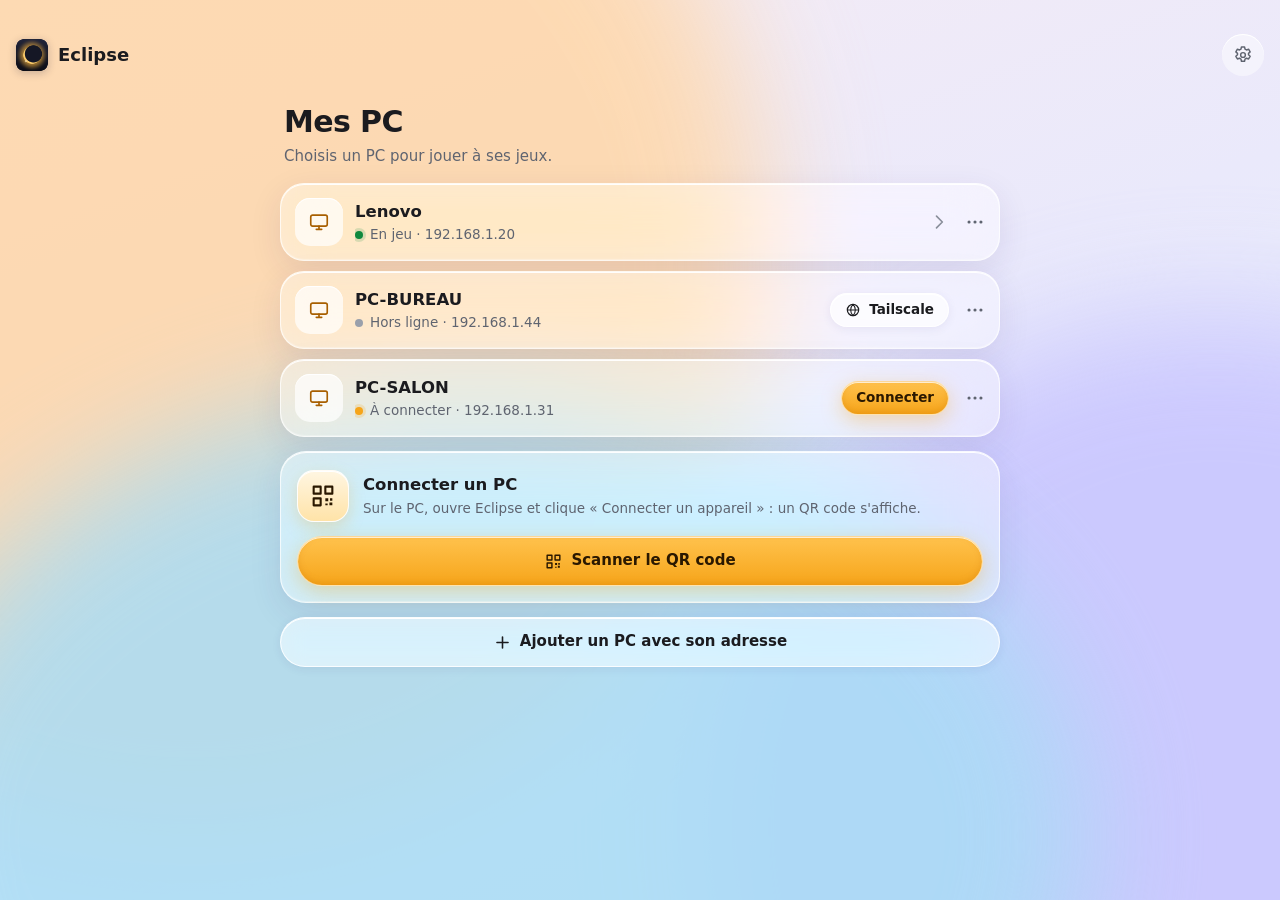
==== eclipse/assets/eclipse/index.html @ 2e2aee40 "Eclipse 2.1 : jouer hors de chez toi avec Tailscale - Le QR code du PC donne aussi son adresse Tails" ====
<!doctype html>
<html lang="fr">
<head>
<meta charset="utf-8">
<meta name="viewport" content="width=device-width, initial-scale=1, maximum-scale=1, viewport-fit=cover">
<title>Eclipse</title>
<link rel="stylesheet" href="app.css">
</head>
<body>
<div class="backdrop" aria-hidden="true"><i></i><i></i><i></i></div>

<svg width="0" height="0" style="position:absolute" aria-hidden="true">
  <symbol id="i-desktop" viewBox="0 0 24 24"><rect x="3" y="4.5" width="18" height="12" rx="2" fill="none" stroke="currentColor" stroke-width="1.8"/><path d="M9 20h6M12 16.5V20" stroke="currentColor" stroke-width="1.8" stroke-linecap="round"/></symbol>
  <symbol id="i-game" viewBox="0 0 24 24"><path d="M7.5 8h9a4.5 4.5 0 0 1 4.4 5.5l-.8 3.4a2.2 2.2 0 0 1-3.8.9L14.6 16H9.4l-1.7 1.8a2.2 2.2 0 0 1-3.8-.9l-.8-3.4A4.5 4.5 0 0 1 7.5 8Z" fill="none" stroke="currentColor" stroke-width="1.8" stroke-linejoin="round"/><path d="M8 11v3M6.5 12.5h3" stroke="currentColor" stroke-width="1.8" stroke-linecap="round"/><circle cx="15.5" cy="11.5" r="1" fill="currentColor"/><circle cx="17" cy="13.5" r="1" fill="currentColor"/></symbol>
  <symbol id="i-plus" viewBox="0 0 24 24"><path d="M12 5v14M5 12h14" stroke="currentColor" stroke-width="2" stroke-linecap="round"/></symbol>
  <symbol id="i-x" viewBox="0 0 24 24"><path d="M6.5 6.5l11 11M17.5 6.5l-11 11" stroke="currentColor" stroke-width="2" stroke-linecap="round"/></symbol>
  <symbol id="i-check" viewBox="0 0 24 24"><path d="M5 12.5l4.5 4.5L19 7.5" fill="none" stroke="currentColor" stroke-width="2.4" stroke-linecap="round" stroke-linejoin="round"/></symbol>
  <symbol id="i-gear" viewBox="0 0 24 24"><path d="M10.3 3.2h3.4l.5 2.4 1.6.9 2.3-.8 1.7 2.9-1.8 1.6v1.6l1.8 1.6-1.7 2.9-2.3-.8-1.6.9-.5 2.4h-3.4l-.5-2.4-1.6-.9-2.3.8-1.7-2.9 1.8-1.6v-1.6L4.2 8.6l1.7-2.9 2.3.8 1.6-.9z" fill="none" stroke="currentColor" stroke-width="1.6" stroke-linejoin="round"/><circle cx="12" cy="12" r="2.6" fill="none" stroke="currentColor" stroke-width="1.6"/></symbol>
  <symbol id="i-back" viewBox="0 0 24 24"><path d="M15 5l-7 7 7 7" fill="none" stroke="currentColor" stroke-width="2.2" stroke-linecap="round" stroke-linejoin="round"/></symbol>
  <symbol id="i-chev" viewBox="0 0 24 24"><path d="M9 5l7 7-7 7" fill="none" stroke="currentColor" stroke-width="2" stroke-linecap="round" stroke-linejoin="round"/></symbol>
  <symbol id="i-more" viewBox="0 0 24 24"><circle cx="5.5" cy="12" r="1.7" fill="currentColor"/><circle cx="12" cy="12" r="1.7" fill="currentColor"/><circle cx="18.5" cy="12" r="1.7" fill="currentColor"/></symbol>
  <symbol id="i-play" viewBox="0 0 24 24"><path d="M8 5.5v13l10.5-6.5z" fill="currentColor" stroke="currentColor" stroke-width="1.4" stroke-linejoin="round"/></symbol>
  <symbol id="i-power" viewBox="0 0 24 24"><path d="M12 3.5v8" stroke="currentColor" stroke-width="2" stroke-linecap="round"/><path d="M7.2 6.6a7.5 7.5 0 1 0 9.6 0" fill="none" stroke="currentColor" stroke-width="2" stroke-linecap="round"/></symbol>
  <symbol id="i-wifi" viewBox="0 0 24 24"><path d="M3.5 9.5a12 12 0 0 1 17 0M6.5 12.7a7.5 7.5 0 0 1 11 0M9.5 15.8a3.2 3.2 0 0 1 5 0" fill="none" stroke="currentColor" stroke-width="1.8" stroke-linecap="round"/><circle cx="12" cy="19" r="1.3" fill="currentColor"/></symbol>
  <symbol id="i-sliders" viewBox="0 0 24 24"><path d="M5 7h9M18 7h1M5 17h3M12 17h7" stroke="currentColor" stroke-width="1.8" stroke-linecap="round"/><circle cx="16" cy="7" r="2" fill="none" stroke="currentColor" stroke-width="1.8"/><circle cx="10" cy="17" r="2" fill="none" stroke="currentColor" stroke-width="1.8"/></symbol>
  <symbol id="i-moon" viewBox="0 0 24 24"><path d="M19.5 14.6A8 8 0 0 1 9.4 4.5a8 8 0 1 0 10.1 10.1Z" fill="none" stroke="currentColor" stroke-width="1.8" stroke-linejoin="round"/></symbol>
  <symbol id="i-trash" viewBox="0 0 24 24"><path d="M5 7h14M10 7V5h4v2M7 7l1 12h8l1-12" fill="none" stroke="currentColor" stroke-width="1.8" stroke-linecap="round" stroke-linejoin="round"/></symbol>
  <symbol id="i-qr" viewBox="0 0 24 24"><path d="M4 4h6v6H4zM14 4h6v6h-6zM4 14h6v6H4z" fill="none" stroke="currentColor" stroke-width="1.8" stroke-linejoin="round"/><path d="M14 14h2.5v2.5H14zM17.5 17.5H20V20h-2.5zM14 18.5h2v1.5h-2zM18 14h2v2h-2z" fill="currentColor"/></symbol>
  <symbol id="i-globe" viewBox="0 0 24 24"><circle cx="12" cy="12" r="8.5" fill="none" stroke="currentColor" stroke-width="1.8"/><path d="M3.5 12h17M12 3.5c2.4 2.4 3.5 5.2 3.5 8.5s-1.1 6.1-3.5 8.5c-2.4-2.4-3.5-5.2-3.5-8.5s1.1-6.1 3.5-8.5Z" fill="none" stroke="currentColor" stroke-width="1.6" stroke-linejoin="round"/></symbol>
  <symbol id="i-stop" viewBox="0 0 24 24"><rect x="6.5" y="6.5" width="11" height="11" rx="2" fill="currentColor"/></symbol>
</svg>

<header class="top">
  <button class="icon-btn" id="back" hidden aria-label="Retour"><svg><use href="#i-back"/></svg></button>
  <div class="brand" id="brand"><div class="mark"></div><span>Eclipse</span></div>
  <div class="title-sm" id="title-sm" hidden></div>
  <button class="icon-btn" id="btn-settings" aria-label="Réglages"><svg><use href="#i-gear"/></svg></button>
</header>

<main class="content">
  <!-- PC list -->
  <section class="view" id="v-pcs">
    <div class="hello">
      <h1>Mes PC</h1>
      <p class="muted">Choisis un PC pour jouer à ses jeux.</p>
    </div>
    <ul class="pcs" id="pcs"></ul>
    <div class="panel searching" id="searching">
      <div class="radar"><svg><use href="#i-wifi"/></svg><i></i><i></i></div>
      <strong>Recherche de tes PC…</strong>
      <span class="muted small">Ton PC doit être allumé, sur le même Wi-Fi, avec Eclipse ouvert.</span>
    </div>
    <div class="panel connect" id="connect">
      <div class="qr-badge"><svg><use href="#i-qr"/></svg></div>
      <div class="txt"><strong>Connecter un PC</strong><span class="wrap">Sur le PC, ouvre Eclipse et clique « Connecter un appareil » : un QR code s'affiche.</span></div>
      <button class="btn primary wide" id="btn-scan"><svg><use href="#i-qr"/></svg>Scanner le QR code</button>
    </div>
    <button class="btn wide" id="btn-add"><svg><use href="#i-plus"/></svg>Ajouter un PC avec son adresse</button>
  </section>

  <!-- Games of one PC -->
  <section class="view" id="v-games" hidden>
    <div class="pc-hero panel">
      <div class="tile big"><svg><use href="#i-desktop"/></svg></div>
      <div class="txt">
        <strong id="g-name">PC</strong>
        <span id="g-status"><i class="dot"></i>En ligne</span>
      </div>
    </div>
    <div class="panel running" id="g-running" hidden>
      <div class="txt"><span class="small muted">En cours sur ce PC</span><strong id="g-running-name"></strong></div>
      <div class="row">
        <button class="btn" id="g-quit"><svg><use href="#i-stop"/></svg>Quitter</button>
        <button class="btn primary" id="g-resume"><svg><use href="#i-play"/></svg>Reprendre</button>
      </div>
    </div>
    <div class="games" id="games"></div>
  </section>
</main>

<!-- Pairing -->
<div class="sheet" id="s-pair" hidden>
  <div class="panel card">
    <div class="grab"></div>
    <div class="pstep" id="p-wait">
      <h2>Connexion à <span id="p-name"></span></h2>
      <p class="muted">Sur <b id="p-name2"></b>, ouvre Eclipse, clique <b>Connecter un appareil</b>, puis tape ce code quand il est demandé :</p>
      <div class="pin-show" id="p-code"></div>
      <p class="small status-line"><span class="spin"></span>En attente du PC…</p>
      <button class="btn wide" data-close="s-pair">Annuler</button>
    </div>
    <div class="pstep" id="p-done" hidden>
      <div class="ok"><svg><use href="#i-check"/></svg></div>
      <h2>C'est connecté !</h2>
      <p class="muted">Tu peux jouer aux jeux de <b id="p-name3"></b>.</p>
    </div>
    <div class="pstep" id="p-fail" hidden>
      <h2>Ça n'a pas marché</h2>
      <p class="err" id="p-err"></p>
      <div class="row center"><button class="btn" data-close="s-pair">Fermer</button><button class="btn primary" id="p-retry">Réessayer</button></div>
    </div>
  </div>
</div>

<!-- Connecting a PC found on the Wi-Fi -->
<div class="sheet" id="s-connect" hidden>
  <div class="panel card">
    <div class="grab"></div>
    <div class="pstep">
      <div class="qr-badge big"><svg><use href="#i-qr"/></svg></div>
      <h2>Connecter <span id="c-name"></span></h2>
      <p class="muted">Sur <b id="c-name2"></b>, ouvre Eclipse et clique <b>Connecter un appareil</b> : un QR code s'affiche. Scanne-le.</p>
      <button class="btn primary wide" id="c-scan"><svg><use href="#i-qr"/></svg>Scanner le QR code</button>
      <button class="link" id="c-code">Pas de QR code sur le PC ? Utiliser un code à 4 chiffres</button>
    </div>
  </div>
</div>

<!-- QR code pairing -->
<div class="sheet" id="s-qr" hidden>
  <div class="panel card">
    <div class="grab"></div>
    <div class="pstep" id="q-busy">
      <div class="radar"><svg><use href="#i-desktop"/></svg><i></i><i></i></div>
      <h2 id="q-title">Connexion…</h2>
      <p class="muted" id="q-text"></p>
      <p class="small hint" id="q-hint" hidden>Vérifie que la fenêtre <b>Connecter un appareil</b> est toujours ouverte sur le PC. Sinon, rouvre-la et rescanne le code.</p>
      <button class="btn wide" id="q-cancel">Annuler</button>
    </div>
    <div class="pstep" id="q-done" hidden>
      <div class="ok"><svg><use href="#i-check"/></svg></div>
      <h2>C'est connecté !</h2>
      <p class="muted">Tu peux jouer aux jeux de <b id="q-name"></b>.</p>
      <div class="remote-hint" id="q-remote" hidden>
        <div class="row"><svg><use href="#i-globe"/></svg><strong>Pour jouer hors de chez toi</strong></div>
        <p>Installe <b>Tailscale</b> (gratuit) et connecte-toi avec <b class="q-account">le même compte que sur le PC</b>.</p>
        <button class="btn primary wide" id="q-ts">Installer Tailscale</button>
        <button class="btn wide" id="q-later">Plus tard</button>
      </div>
    </div>
    <div class="pstep" id="q-fail" hidden>
      <h2>Ça n'a pas marché</h2>
      <p class="err" id="q-err"></p>
      <div class="row center"><button class="btn" data-close="s-qr">Fermer</button><button class="btn primary" id="q-retry"><svg><use href="#i-qr"/></svg>Rescanner</button></div>
    </div>
  </div>
</div>

<!-- Playing away from home (Tailscale) -->
<div class="sheet" id="s-remote" hidden>
  <div class="panel card">
    <div class="grab"></div>
    <div class="pstep">
      <div class="qr-badge big"><svg><use href="#i-globe"/></svg></div>
      <h2>Jouer hors de chez toi</h2>
      <p class="muted" id="r-text"></p>
      <ol class="r-steps" id="r-steps"></ol>
      <button class="btn primary wide" id="r-go">Ouvrir Tailscale</button>
      <p class="small muted" id="r-foot"></p>
    </div>
  </div>
</div>

<!-- Add a PC by address -->
<div class="sheet" id="s-add" hidden>
  <div class="panel card">
    <div class="grab"></div>
    <h2>Ajouter un PC</h2>
    <p class="muted">Entre l'adresse affichée dans Eclipse sur ton PC (accueil, sous son nom).</p>
    <input type="text" id="a-addr" placeholder="ex. 192.168.1.20" inputmode="decimal" autocomplete="off" spellcheck="false">
    <p class="err" id="a-err"></p>
    <button class="btn primary wide" id="a-go">Ajouter</button>
  </div>
</div>

<!-- PC options -->
<div class="sheet" id="s-pc" hidden>
  <div class="panel card">
    <div class="grab"></div>
    <h2 id="m-name">PC</h2>
    <p class="muted small" id="m-addr"></p>
    <div class="menu">
      <button class="menu-row" id="m-wake"><svg><use href="#i-power"/></svg>Allumer ce PC à distance</button>
      <button class="menu-row" id="m-pair"><svg><use href="#i-wifi"/></svg>Connecter ce PC</button>
      <button class="menu-row danger" id="m-remove"><svg><use href="#i-trash"/></svg>Retirer ce PC</button>
    </div>
  </div>
</div>

<!-- Settings -->
<div class="sheet" id="s-settings" hidden>
  <div class="panel card">
    <div class="grab"></div>
    <h2>Réglages</h2>
    <div class="menu">
      <button class="menu-row" id="set-stream"><svg><use href="#i-sliders"/></svg><span>Qualité et réglages du streaming<small>Résolution, images par seconde, manettes…</small></span><svg class="chev"><use href="#i-chev"/></svg></button>
      <button class="menu-row" id="set-remote"><svg><use href="#i-globe"/></svg><span>Jouer hors de chez toi<small id="set-remote-sub">Avec Tailscale, même en 4G</small></span><svg class="chev"><use href="#i-chev"/></svg></button>
      <button class="menu-row" id="set-classic"><svg><use href="#i-moon"/></svg><span>Interface Moonlight classique<small>Toutes les options avancées</small></span><svg class="chev"><use href="#i-chev"/></svg></button>
    </div>
    <p class="small muted ver" id="ver"></p>
  </div>
</div>

<div class="toast" id="toast" hidden></div>
<script src="app.js"></script>
</body>
</html>
---- eclipse/assets/eclipse/app.css ----
/* Eclipse for Android — Liquid Glass, same look as Eclipse for PC */

:root {
  --font: "Inter", "Roboto Flex", Roboto, "Segoe UI", system-ui, sans-serif;
  --text: #1b1b1f;
  --muted: #5f6470;
  --faint: #8a8f9b;
  --accent: #f6a51a;
  --accent-hi: #ffc24d;
  --accent-ink: #2a1800;
  --accent-text: #a85f00;
  --ok: #10893e;
  --ok-bg: rgba(16, 137, 62, .1);
  --err: #c42b1c;
  --glass: rgba(255, 255, 255, .46);
  --glass-strong: rgba(255, 255, 255, .7);
  --rim: rgba(255, 255, 255, .72);
  --shadow: inset 0 1px 0 rgba(255, 255, 255, .95), inset 0 -1px 1px rgba(255, 255, 255, .35), 0 10px 32px rgba(54, 44, 110, .10);
  --shadow-pop: inset 0 1px 0 rgba(255, 255, 255, .95), 0 -12px 50px rgba(40, 30, 90, .18);
  --blur: blur(24px) saturate(175%);
  --st: 24px; --sb: 16px; --sl: 0px; --sr: 0px; /* system bars, set by the app */
  color-scheme: light;
}

* { box-sizing: border-box; -webkit-tap-highlight-color: transparent; }
html, body { margin: 0; height: 100%; }
body {
  background: #eef0f7; color: var(--text);
  font: 15px/1.45 var(--font); -webkit-font-smoothing: antialiased;
  user-select: none; -webkit-user-select: none; overflow: hidden;
}
h1, h2 { margin: 0; letter-spacing: -0.02em; }
h1 { font-size: 30px; font-weight: 700; }
h2 { font-size: 21px; font-weight: 650; }
p { margin: 0; }
.muted { color: var(--muted); }
.small { font-size: 13px; }
.err { color: var(--err); font-size: 14px; min-height: 1.3em; }
[hidden] { display: none !important; }
svg { width: 22px; height: 22px; flex: none; }

/* backdrop the glass sits on */
.backdrop { position: fixed; inset: 0; z-index: -1; overflow: hidden; background: linear-gradient(160deg, #f7ecf3 0%, #eae9fb 45%, #e3f1fb 100%); }
.backdrop i { position: absolute; border-radius: 50%; filter: blur(60px); opacity: .85; }
.backdrop i:nth-child(1) { width: 90vw; height: 90vw; left: -30vw; top: -25vw; background: #ffd7a8; }
.backdrop i:nth-child(2) { width: 80vw; height: 80vw; right: -35vw; top: 35vh; background: #c7c3ff; }
.backdrop i:nth-child(3) { width: 95vw; height: 70vw; left: -10vw; bottom: -30vw; background: #a9dcf5; }

.panel { background: var(--glass); border: 1px solid var(--rim); border-radius: 26px; box-shadow: var(--shadow);
  -webkit-backdrop-filter: var(--blur); backdrop-filter: var(--blur); }

/* buttons */
.btn { display: inline-flex; align-items: center; justify-content: center; gap: 8px; height: 44px; padding: 0 18px;
  border-radius: 999px; font: inherit; font-weight: 650; font-size: 15px; color: var(--text); white-space: nowrap;
  background: rgba(255, 255, 255, .58); border: 1px solid rgba(255, 255, 255, .85);
  box-shadow: inset 0 1px 0 #fff, 0 2px 10px rgba(50, 40, 110, .08);
  -webkit-backdrop-filter: blur(12px) saturate(160%); backdrop-filter: blur(12px) saturate(160%);
  transition: transform .1s, filter .15s; }
.btn svg { width: 19px; height: 19px; }
.btn:active { transform: scale(.97); }
.btn:disabled { opacity: .55; }
.btn.primary { background: linear-gradient(180deg, var(--accent-hi), var(--accent)); color: var(--accent-ink); border-color: rgba(255, 255, 255, .55);
  box-shadow: inset 0 1px 0 rgba(255, 255, 255, .75), inset 0 -2px 6px rgba(200, 110, 0, .25), 0 6px 20px rgba(246, 165, 26, .35); }
.btn.wide { width: 100%; height: 50px; }
.btn.pill-sm { height: 34px; padding: 0 14px; font-size: 13.5px; }
.icon-btn { width: 42px; height: 42px; display: grid; place-items: center; border: 0; border-radius: 999px; color: var(--muted);
  background: rgba(255, 255, 255, .45); box-shadow: inset 0 1px 0 #fff; }
.icon-btn:active { background: #fff; }
.row { display: flex; gap: 8px; align-items: center; }
.row.center { justify-content: center; }

.spin { display: inline-block; width: 15px; height: 15px; border-radius: 50%; border: 2px solid rgba(246, 165, 26, .3);
  border-top-color: var(--accent); animation: spin .9s linear infinite; vertical-align: -2px; margin-right: 8px; }
@keyframes spin { to { transform: rotate(360deg); } }

/* header */
.top { position: fixed; z-index: 5; top: 0; left: 0; right: 0; display: flex; align-items: center; gap: 10px;
  padding: calc(var(--st) + 10px) calc(var(--sr) + 16px) 10px calc(var(--sl) + 16px); }
.brand { display: flex; align-items: center; gap: 10px; font-weight: 700; font-size: 18px; flex: 1; }
.title-sm { flex: 1; font-weight: 650; font-size: 17px; white-space: nowrap; overflow: hidden; text-overflow: ellipsis; }
.mark { width: 32px; height: 32px; border-radius: 22%; background: url(logo.png) center / 109% no-repeat; box-shadow: 0 2px 8px rgba(20, 20, 50, .22); }

.content { position: absolute; inset: 0; overflow-y: auto; -webkit-overflow-scrolling: touch;
  padding: calc(var(--st) + 72px) calc(var(--sr) + 16px) calc(var(--sb) + 28px) calc(var(--sl) + 16px); }
.view { max-width: 720px; margin: 0 auto; display: grid; grid-template-columns: minmax(0, 1fr); gap: 14px; animation: fadein .25s ease-out; }
.view > * { min-width: 0; }
@keyframes fadein { from { opacity: 0; transform: translateY(6px); } }
.hello { padding: 4px 4px 2px; display: grid; gap: 2px; }

/* PC list */
.pcs { list-style: none; margin: 0; padding: 0; display: grid; grid-template-columns: minmax(0, 1fr); gap: 10px; }
.pc { min-width: 0; display: flex; align-items: center; gap: 12px; padding: 14px 6px 14px 14px; border-radius: 24px;
  background: var(--glass); border: 1px solid var(--rim); box-shadow: var(--shadow);
  -webkit-backdrop-filter: var(--blur); backdrop-filter: var(--blur); transition: transform .12s; }
.pc:active { transform: scale(.985); }
.tile { width: 48px; height: 48px; border-radius: 15px; display: grid; place-items: center; flex: none;
  background: rgba(255, 255, 255, .7); box-shadow: inset 0 1px 0 #fff; color: var(--accent-text); }
.tile.big { width: 56px; height: 56px; border-radius: 18px; }
.txt { flex: 1; min-width: 0; display: flex; flex-direction: column; gap: 2px; }
.txt strong { font-size: 16.5px; font-weight: 650; white-space: nowrap; overflow: hidden; text-overflow: ellipsis; }
.txt span { color: var(--muted); font-size: 13.5px; display: flex; align-items: center; gap: 7px; white-space: nowrap; overflow: hidden; text-overflow: ellipsis; }
.dot { width: 8px; height: 8px; border-radius: 50%; background: var(--ok); box-shadow: 0 0 0 3px rgba(16, 137, 62, .16); flex: none; }
.dot.off { background: #9aa0ab; box-shadow: none; }
.dot.wait { background: var(--accent); box-shadow: 0 0 0 3px rgba(246, 165, 26, .2); animation: pulse 1s ease-in-out infinite; }
@keyframes pulse { 50% { opacity: .35; } }
.pc .chev { color: var(--faint); width: 20px; height: 20px; }
.pc .icon-btn { background: transparent; box-shadow: none; width: 36px; height: 36px; margin-left: -4px; }
.pc .btn.pill-sm { flex: none; }

.searching { padding: 26px 20px; display: flex; flex-direction: column; align-items: center; text-align: center; gap: 6px; }
.radar { position: relative; width: 70px; height: 70px; display: grid; place-items: center; color: var(--accent-text); margin-bottom: 4px; }
.radar svg { width: 30px; height: 30px; position: relative; z-index: 1; }
.radar i { position: absolute; inset: 0; border-radius: 50%; border: 2px solid var(--accent); opacity: 0; animation: ping 2.2s ease-out infinite; }
.radar i + i { animation-delay: 1.1s; }
@keyframes ping { 0% { transform: scale(.4); opacity: .7; } 100% { transform: scale(1.15); opacity: 0; } }

/* connect a PC with the QR code */
.connect { padding: 18px 16px 16px; display: grid; grid-template-columns: auto minmax(0, 1fr); gap: 14px; align-items: center; }
.connect .btn { grid-column: 1 / -1; }
.qr-badge { width: 52px; height: 52px; border-radius: 17px; display: grid; place-items: center; flex: none; color: var(--accent-ink);
  background: linear-gradient(180deg, #fff6e2, #ffe3a8); border: 1px solid rgba(255, 255, 255, .9); box-shadow: inset 0 1px 0 #fff, 0 6px 16px rgba(246, 165, 26, .25); }
.qr-badge svg { width: 28px; height: 28px; }
.qr-badge.big { width: 72px; height: 72px; border-radius: 24px; margin-top: 4px; }
.qr-badge.big svg { width: 38px; height: 38px; }
.txt .wrap { white-space: normal; display: block; line-height: 1.4; }
.link { border: 0; background: none; font: inherit; font-weight: 600; font-size: 14px; color: var(--accent-text); padding: 10px; border-radius: 12px; }
.link:active { background: rgba(255, 255, 255, .7); }
#q-err { white-space: pre-line; }
.hint { color: var(--accent-text); background: rgba(246, 165, 26, .12); padding: 10px 14px; border-radius: 14px; line-height: 1.4; }
.pstep .radar svg { width: 30px; height: 30px; }

/* playing away from home */
.remote-hint { width: 100%; display: grid; gap: 10px; margin-top: 6px; padding: 14px; border-radius: 20px; text-align: left;
  background: rgba(255, 255, 255, .6); border: 1px solid rgba(255, 255, 255, .9); }
.remote-hint .row { gap: 10px; color: var(--accent-text); }
.remote-hint p { color: var(--muted); font-size: 14px; }
.r-steps { margin: 0; padding-left: 22px; text-align: left; display: grid; gap: 6px; color: var(--text); font-size: 15px; align-self: stretch; }
.r-steps:empty { display: none; }
.r-steps b { color: var(--accent-text); }
.btn.pill-sm svg { width: 16px; height: 16px; }

/* games */
.pc-hero { display: flex; align-items: center; gap: 14px; padding: 16px; }
.pc-hero .txt strong { font-size: 20px; }
.running { padding: 14px 16px 16px; display: flex; flex-direction: column; gap: 12px; border-color: rgba(246, 165, 26, .55); }
.running .txt strong { font-size: 17px; }
.running .row .btn { flex: 1; }
.games { display: grid; grid-template-columns: repeat(auto-fill, minmax(140px, 1fr)); gap: 14px; }
.game { display: flex; flex-direction: column; gap: 8px; border: 0; padding: 0; background: none; font: inherit; color: var(--text); text-align: left; }
.game .art { position: relative; aspect-ratio: 3 / 4; border-radius: 20px; overflow: hidden; display: grid; place-items: center;
  background: linear-gradient(160deg, rgba(255, 255, 255, .75), rgba(255, 255, 255, .35)); border: 1px solid var(--rim); box-shadow: var(--shadow);
  color: var(--accent-text); transition: transform .12s; }
.game .art img { position: absolute; inset: 0; width: 100%; height: 100%; object-fit: cover; }
.game .art svg { width: 40px; height: 40px; opacity: .8; }
.game .art .badge { position: absolute; left: 8px; top: 8px; font-size: 11.5px; font-weight: 700; padding: 3px 9px; border-radius: 99px;
  background: var(--accent); color: var(--accent-ink); box-shadow: 0 2px 8px rgba(246, 165, 26, .4); }
.game:active .art { transform: scale(.97); }
.game .name { font-weight: 600; font-size: 14px; padding: 0 4px; line-height: 1.25; display: -webkit-box; -webkit-line-clamp: 2; -webkit-box-orient: vertical; overflow: hidden; }
.games .note { grid-column: 1 / -1; text-align: center; color: var(--muted); padding: 30px 10px; }

/* bottom sheets */
.sheet { position: fixed; inset: 0; z-index: 20; display: flex; align-items: flex-end; justify-content: center;
  background: rgba(240, 238, 250, .35); -webkit-backdrop-filter: blur(6px); backdrop-filter: blur(6px); animation: fade .18s; }
@keyframes fade { from { opacity: 0; } }
.card { width: min(560px, 100%); max-height: 88vh; overflow-y: auto; border-radius: 30px 30px 0 0; border-bottom: 0;
  padding: 10px 22px calc(var(--sb) + 22px); background: var(--glass-strong); box-shadow: var(--shadow-pop);
  display: flex; flex-direction: column; gap: 12px; animation: up .26s cubic-bezier(.2, .9, .3, 1); }
@keyframes up { from { transform: translateY(40px); opacity: .4; } }
.grab { width: 40px; height: 5px; border-radius: 99px; background: rgba(0, 0, 0, .15); margin: 0 auto 6px; }
.pstep { display: flex; flex-direction: column; align-items: center; gap: 12px; text-align: center; }
.pin-show { display: flex; gap: 10px; margin: 8px 0; }
.pin-show span { width: 60px; height: 74px; display: grid; place-items: center; font: 700 36px/1 var(--font); color: var(--accent-ink);
  border-radius: 18px; background: linear-gradient(180deg, #fff6e2, #ffe3a8); border: 1px solid rgba(255, 255, 255, .9);
  box-shadow: inset 0 1px 0 #fff, 0 6px 18px rgba(246, 165, 26, .25); }
.status-line { color: var(--muted); display: flex; align-items: center; }
.ok { width: 72px; height: 72px; border-radius: 50%; background: var(--ok-bg); color: var(--ok); display: grid; place-items: center; animation: pop .3s; }
.ok svg { width: 38px; height: 38px; }
@keyframes pop { from { transform: scale(.6); } }
input[type="text"] { width: 100%; height: 52px; border-radius: 16px; border: 1px solid rgba(0, 0, 0, .1); background: rgba(255, 255, 255, .75);
  color: var(--text); padding: 0 16px; font: inherit; font-size: 17px; outline: none; user-select: text; -webkit-user-select: text; }
input[type="text"]:focus { border-color: var(--accent); box-shadow: 0 0 0 3px rgba(246, 165, 26, .3); }

.menu { display: grid; gap: 6px; margin-top: 4px; }
.menu-row { display: flex; align-items: center; gap: 14px; width: 100%; padding: 14px; border: 0; border-radius: 18px; text-align: left;
  font: inherit; font-weight: 600; font-size: 15.5px; color: var(--text); background: rgba(255, 255, 255, .55); }
.menu-row:active { background: #fff; }
.menu-row > svg:first-child { color: var(--accent-text); }
.menu-row span { flex: 1; display: flex; flex-direction: column; }
.menu-row small { font-weight: 500; font-size: 12.5px; color: var(--muted); }
.menu-row .chev { width: 18px; height: 18px; color: var(--faint); }
.menu-row.danger, .menu-row.danger svg { color: var(--err) !important; }
.ver { text-align: center; color: var(--faint); margin-top: 6px; }

.toast { position: fixed; z-index: 30; left: 50%; bottom: calc(var(--sb) + 22px); transform: translateX(-50%); max-width: calc(100vw - 32px);
  padding: 12px 20px; border-radius: 999px; font-weight: 550; text-align: center; background: rgba(255, 255, 255, .85);
  border: 1px solid var(--rim); box-shadow: 0 10px 30px rgba(40, 30, 90, .18); animation: up .22s;
  -webkit-backdrop-filter: var(--blur); backdrop-filter: var(--blur); }
.toast.bad { color: var(--err); }

@media (prefers-reduced-motion: reduce) {
  *, *::before, *::after { animation-duration: .01ms !important; transition-duration: .01ms !important; }
}
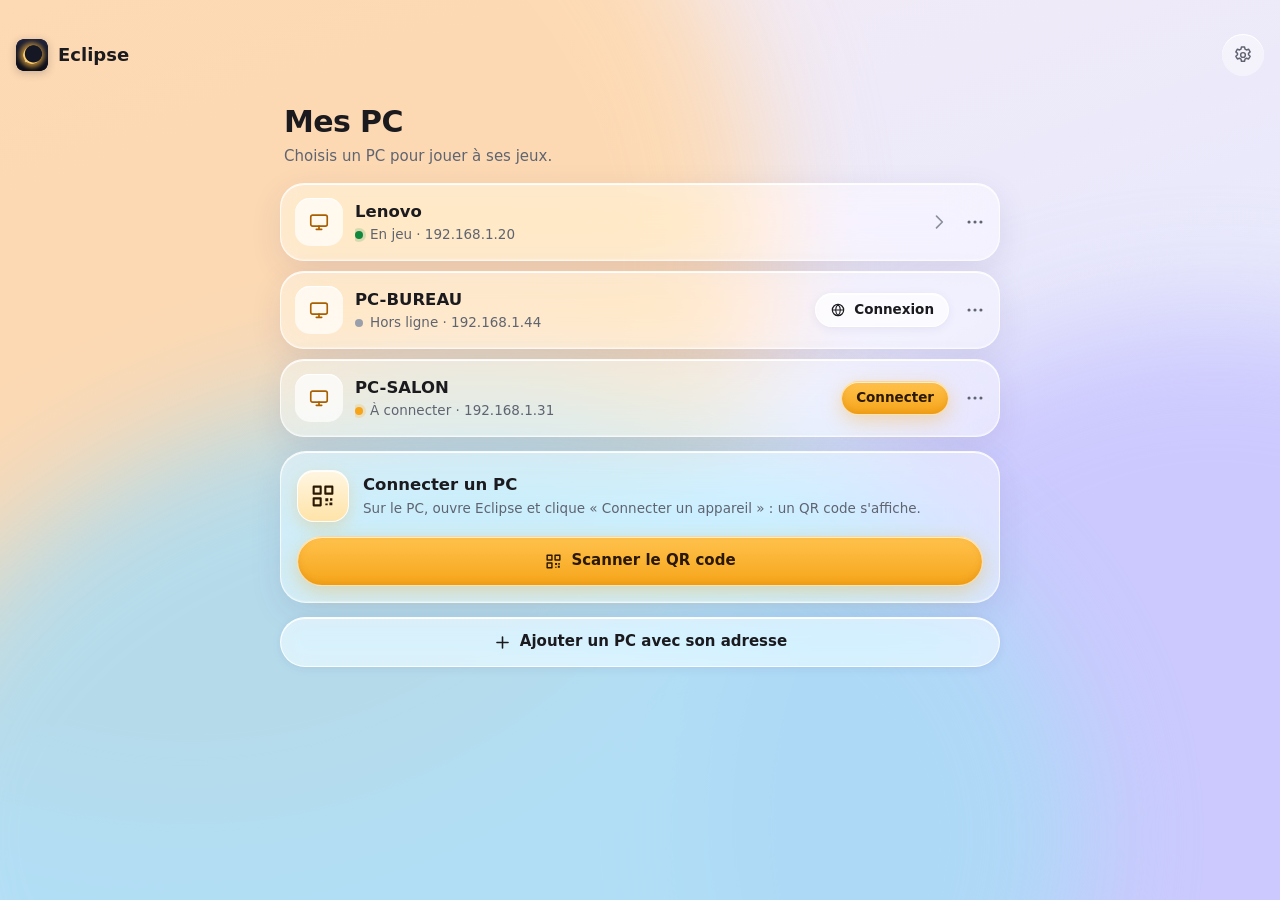
==== commit 86973571: "Eclipse 2.2 : Tailscale intégré (sans l'appli Tailscale) - tunnel/ : bibliothèque Go (tsnet) compilé" ====
--- a/eclipse/assets/eclipse/index.html
+++ b/eclipse/assets/eclipse/index.html
@@ -141,6 +141,7 @@
     <div class="pstep" id="q-fail" hidden>
       <h2>Ça n'a pas marché</h2>
       <p class="err" id="q-err"></p>
+      <button class="btn primary wide" id="q-fix" hidden><svg><use href="#i-globe"/></svg>Ouvrir Tailscale</button>
       <div class="row center"><button class="btn" data-close="s-qr">Fermer</button><button class="btn primary" id="q-retry"><svg><use href="#i-qr"/></svg>Rescanner</button></div>
     </div>
   </div>
@@ -156,6 +157,7 @@
       <p class="muted" id="r-text"></p>
       <ol class="r-steps" id="r-steps"></ol>
       <button class="btn primary wide" id="r-go">Ouvrir Tailscale</button>
+      <button class="link" id="r-out" hidden>Se déconnecter de Tailscale</button>
       <p class="small muted" id="r-foot"></p>
     </div>
   </div>
--- a/eclipse/assets/eclipse/app.css
+++ b/eclipse/assets/eclipse/app.css
@@ -137,6 +137,8 @@
 .r-steps { margin: 0; padding-left: 22px; text-align: left; display: grid; gap: 6px; color: var(--text); font-size: 15px; align-self: stretch; }
 .r-steps:empty { display: none; }
 .r-steps b { color: var(--accent-text); }
+.r-steps .warn { color: var(--err); }
+#r-text .spin { margin-right: 6px; }
 .btn.pill-sm svg { width: 16px; height: 16px; }
 
 /* games */
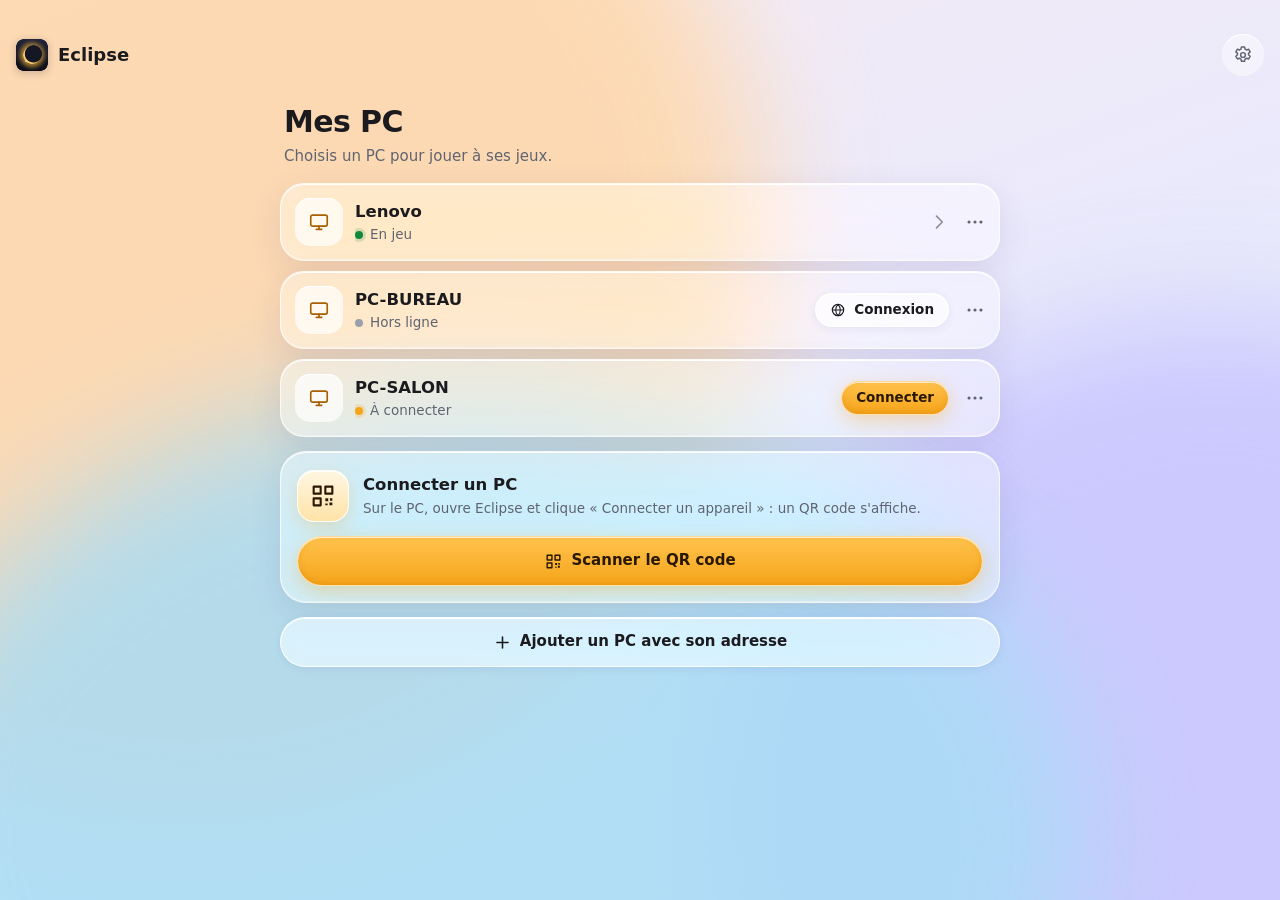
==== commit eb06274c: "2.3.0 : interface (connexion Tailscale automatique, plus d'adresses), test émulateur avec un PC joig" ====
--- a/eclipse/assets/eclipse/index.html
+++ b/eclipse/assets/eclipse/index.html
@@ -22,6 +22,7 @@
   <symbol id="i-play" viewBox="0 0 24 24"><path d="M8 5.5v13l10.5-6.5z" fill="currentColor" stroke="currentColor" stroke-width="1.4" stroke-linejoin="round"/></symbol>
   <symbol id="i-power" viewBox="0 0 24 24"><path d="M12 3.5v8" stroke="currentColor" stroke-width="2" stroke-linecap="round"/><path d="M7.2 6.6a7.5 7.5 0 1 0 9.6 0" fill="none" stroke="currentColor" stroke-width="2" stroke-linecap="round"/></symbol>
   <symbol id="i-wifi" viewBox="0 0 24 24"><path d="M3.5 9.5a12 12 0 0 1 17 0M6.5 12.7a7.5 7.5 0 0 1 11 0M9.5 15.8a3.2 3.2 0 0 1 5 0" fill="none" stroke="currentColor" stroke-width="1.8" stroke-linecap="round"/><circle cx="12" cy="19" r="1.3" fill="currentColor"/></symbol>
+  <symbol id="i-doc" viewBox="0 0 24 24"><path d="M7 3h7l5 5v13H7z" fill="none" stroke="currentColor" stroke-width="1.8" stroke-linejoin="round"/><path d="M14 3v5h5M10 13h6M10 17h6" fill="none" stroke="currentColor" stroke-width="1.8" stroke-linecap="round"/></symbol>
   <symbol id="i-sliders" viewBox="0 0 24 24"><path d="M5 7h9M18 7h1M5 17h3M12 17h7" stroke="currentColor" stroke-width="1.8" stroke-linecap="round"/><circle cx="16" cy="7" r="2" fill="none" stroke="currentColor" stroke-width="1.8"/><circle cx="10" cy="17" r="2" fill="none" stroke="currentColor" stroke-width="1.8"/></symbol>
   <symbol id="i-moon" viewBox="0 0 24 24"><path d="M19.5 14.6A8 8 0 0 1 9.4 4.5a8 8 0 1 0 10.1 10.1Z" fill="none" stroke="currentColor" stroke-width="1.8" stroke-linejoin="round"/></symbol>
   <symbol id="i-trash" viewBox="0 0 24 24"><path d="M5 7h14M10 7V5h4v2M7 7l1 12h8l1-12" fill="none" stroke="currentColor" stroke-width="1.8" stroke-linecap="round" stroke-linejoin="round"/></symbol>
@@ -131,10 +132,13 @@
       <div class="ok"><svg><use href="#i-check"/></svg></div>
       <h2>C'est connecté !</h2>
       <p class="muted">Tu peux jouer aux jeux de <b id="q-name"></b>.</p>
+      <p class="small everywhere" id="q-everywhere" hidden><svg><use href="#i-globe"/></svg>Joignable partout, même en 4G</p>
       <div class="remote-hint" id="q-remote" hidden>
-        <div class="row"><svg><use href="#i-globe"/></svg><strong>Pour jouer hors de chez toi</strong></div>
-        <p>Installe <b>Tailscale</b> (gratuit) et connecte-toi avec <b class="q-account">le même compte que sur le PC</b>.</p>
+        <div class="row"><svg><use href="#i-globe"/></svg><strong id="q-remote-title">Pour jouer partout, même en 4G</strong></div>
+        <p id="q-remote-text">Installe <b>Tailscale</b> (gratuit) et connecte-toi avec <b class="q-account">le même compte que sur le PC</b>.</p>
+        <p class="small muted" id="q-remote-wait" hidden><span class="spin"></span>En attente de la connexion…</p>
         <button class="btn primary wide" id="q-ts">Installer Tailscale</button>
+        <button class="link" id="q-phone" hidden>Me connecter depuis ce téléphone</button>
         <button class="btn wide" id="q-later">Plus tard</button>
       </div>
     </div>
@@ -153,13 +157,24 @@
     <div class="grab"></div>
     <div class="pstep">
       <div class="qr-badge big"><svg><use href="#i-globe"/></svg></div>
-      <h2>Jouer hors de chez toi</h2>
+      <h2>Jouer partout</h2>
       <p class="muted" id="r-text"></p>
       <ol class="r-steps" id="r-steps"></ol>
       <button class="btn primary wide" id="r-go">Ouvrir Tailscale</button>
       <button class="link" id="r-out" hidden>Se déconnecter de Tailscale</button>
       <p class="small muted" id="r-foot"></p>
     </div>
+  </div>
+</div>
+
+<!-- Technical report -->
+<div class="sheet" id="s-diag" hidden>
+  <div class="panel card">
+    <div class="grab"></div>
+    <h2>Rapport technique</h2>
+    <p class="muted small">Si quelque chose ne marche pas, copie ce rapport et envoie-le à la personne qui t'aide.</p>
+    <pre class="diag" id="diag-text">Préparation du rapport…</pre>
+    <button class="btn primary wide" id="d-copy">Copier le rapport</button>
   </div>
 </div>
 
@@ -196,8 +211,9 @@
     <h2>Réglages</h2>
     <div class="menu">
       <button class="menu-row" id="set-stream"><svg><use href="#i-sliders"/></svg><span>Qualité et réglages du streaming<small>Résolution, images par seconde, manettes…</small></span><svg class="chev"><use href="#i-chev"/></svg></button>
-      <button class="menu-row" id="set-remote"><svg><use href="#i-globe"/></svg><span>Jouer hors de chez toi<small id="set-remote-sub">Avec Tailscale, même en 4G</small></span><svg class="chev"><use href="#i-chev"/></svg></button>
+      <button class="menu-row" id="set-remote"><svg><use href="#i-globe"/></svg><span>Jouer partout<small id="set-remote-sub">Avec Tailscale, même en 4G</small></span><svg class="chev"><use href="#i-chev"/></svg></button>
       <button class="menu-row" id="set-classic"><svg><use href="#i-moon"/></svg><span>Interface Moonlight classique<small>Toutes les options avancées</small></span><svg class="chev"><use href="#i-chev"/></svg></button>
+      <button class="menu-row" id="set-diag"><svg><use href="#i-doc"/></svg><span>Rapport technique<small>À envoyer si quelque chose ne marche pas</small></span><svg class="chev"><use href="#i-chev"/></svg></button>
     </div>
     <p class="small muted ver" id="ver"></p>
   </div>
--- a/eclipse/assets/eclipse/app.css
+++ b/eclipse/assets/eclipse/app.css
@@ -202,3 +202,13 @@
 @media (prefers-reduced-motion: reduce) {
   *, *::before, *::after { animation-duration: .01ms !important; transition-duration: .01ms !important; }
 }
+
+/* Technical report */
+.diag { white-space: pre-wrap; word-break: break-word; font: 11.5px/1.45 ui-monospace, "Roboto Mono", monospace; color: var(--muted);
+  background: rgba(255,255,255,.55); border: 1px solid rgba(0,0,0,.06); border-radius: 14px; padding: 10px 12px; margin: 10px 0 14px;
+  max-height: 46vh; overflow: auto; -webkit-user-select: text; user-select: text; }
+
+/* Connected: playable everywhere */
+.everywhere { display: flex; align-items: center; justify-content: center; gap: 6px; color: var(--ok, #1e9e5a); font-weight: 600; margin-top: 8px; }
+.everywhere svg { width: 16px; height: 16px; }
+#q-remote-wait .spin { margin-right: 6px; vertical-align: -3px; }
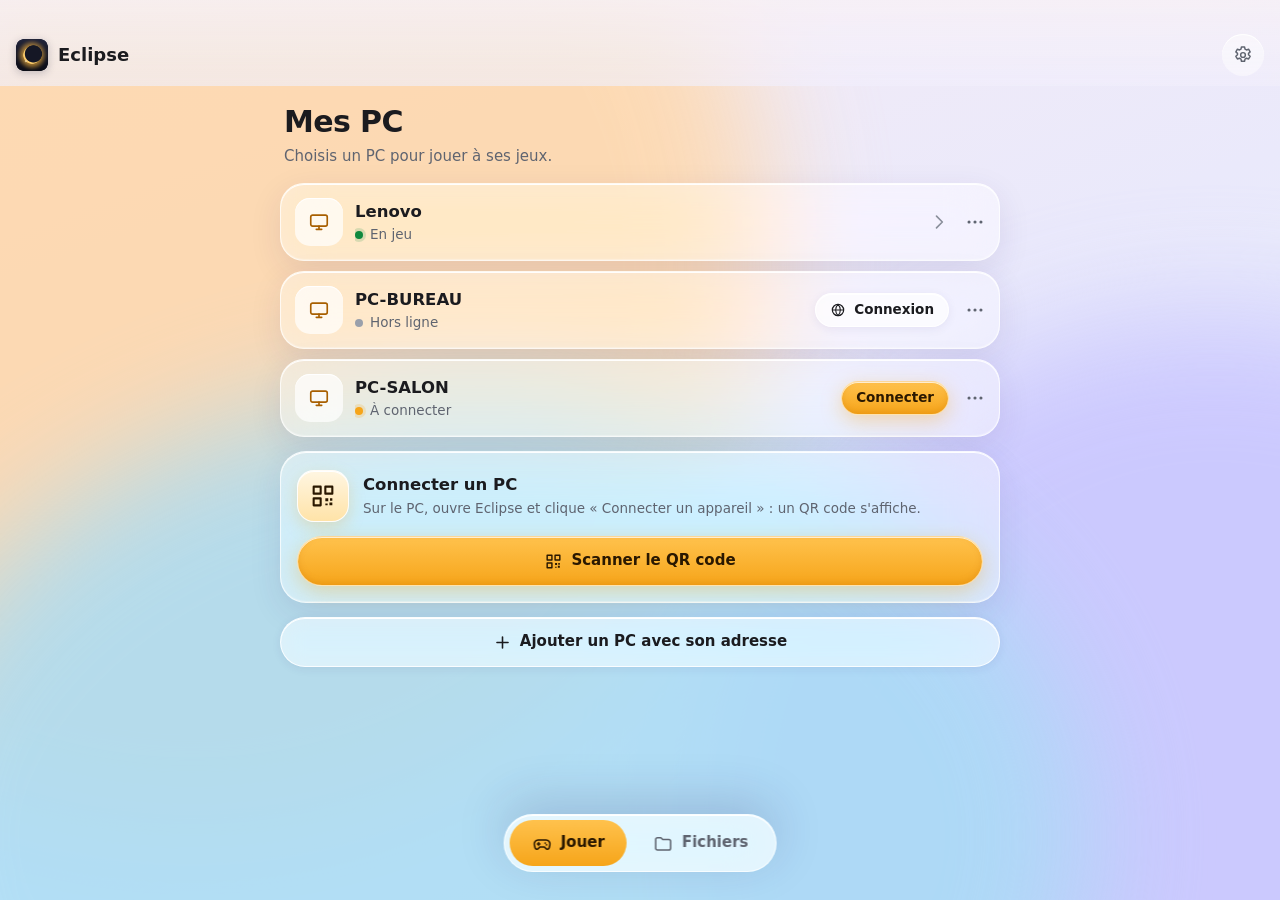
==== commit 10a6d120: "2.4 : partage de fichiers entre le téléphone, le PC et un navigateur - Android : onglet Fichiers (pa" ====
--- a/eclipse/assets/eclipse/index.html
+++ b/eclipse/assets/eclipse/index.html
@@ -4,6 +4,7 @@
 <meta charset="utf-8">
 <meta name="viewport" content="width=device-width, initial-scale=1, maximum-scale=1, viewport-fit=cover">
 <title>Eclipse</title>
+<link rel="stylesheet" href="files.css">
 <link rel="stylesheet" href="app.css">
 </head>
 <body>
@@ -28,6 +29,8 @@
   <symbol id="i-trash" viewBox="0 0 24 24"><path d="M5 7h14M10 7V5h4v2M7 7l1 12h8l1-12" fill="none" stroke="currentColor" stroke-width="1.8" stroke-linecap="round" stroke-linejoin="round"/></symbol>
   <symbol id="i-qr" viewBox="0 0 24 24"><path d="M4 4h6v6H4zM14 4h6v6h-6zM4 14h6v6H4z" fill="none" stroke="currentColor" stroke-width="1.8" stroke-linejoin="round"/><path d="M14 14h2.5v2.5H14zM17.5 17.5H20V20h-2.5zM14 18.5h2v1.5h-2zM18 14h2v2h-2z" fill="currentColor"/></symbol>
   <symbol id="i-globe" viewBox="0 0 24 24"><circle cx="12" cy="12" r="8.5" fill="none" stroke="currentColor" stroke-width="1.8"/><path d="M3.5 12h17M12 3.5c2.4 2.4 3.5 5.2 3.5 8.5s-1.1 6.1-3.5 8.5c-2.4-2.4-3.5-5.2-3.5-8.5s1.1-6.1 3.5-8.5Z" fill="none" stroke="currentColor" stroke-width="1.6" stroke-linejoin="round"/></symbol>
+  <symbol id="i-folder" viewBox="0 0 24 24"><path d="M3.5 7.5a2 2 0 0 1 2-2h4l2 2h7a2 2 0 0 1 2 2v8a2 2 0 0 1-2 2h-13a2 2 0 0 1-2-2z" fill="none" stroke="currentColor" stroke-width="1.8" stroke-linejoin="round"/></symbol>
+  <symbol id="i-share" viewBox="0 0 24 24"><rect x="7" y="3" width="10" height="18" rx="2.5" fill="none" stroke="currentColor" stroke-width="1.8"/><path d="M12 13.5V8M9.5 10.5 12 8l2.5 2.5" fill="none" stroke="currentColor" stroke-width="1.8" stroke-linecap="round" stroke-linejoin="round"/></symbol>
   <symbol id="i-stop" viewBox="0 0 24 24"><rect x="6.5" y="6.5" width="11" height="11" rx="2" fill="currentColor"/></symbol>
 </svg>
 
@@ -76,6 +79,23 @@
       </div>
     </div>
     <div class="games" id="games"></div>
+  </section>
+
+  <!-- Files -->
+  <section class="view" id="v-files" hidden>
+    <div class="hello">
+      <h1>Fichiers</h1>
+      <p class="muted">Les fichiers de tes PC, ici. Envoie-leur des fichiers de ce téléphone.</p>
+    </div>
+    <div class="panel share-card" id="share-card">
+      <div class="share-head">
+        <div class="tile sm"><svg><use href="#i-share"/></svg></div>
+        <div class="txt"><strong>Partager les fichiers de ce téléphone</strong><span id="share-sub">Tes PC pourront les voir et t'en envoyer.</span></div>
+        <label class="switch"><input type="checkbox" id="share-on"><i></i></label>
+      </div>
+      <p class="small muted" id="share-note" hidden></p>
+    </div>
+    <div id="fx-phone"></div>
   </section>
 </main>
 
@@ -219,7 +239,18 @@
   </div>
 </div>
 
+<nav class="btabs" id="btabs">
+  <button class="btab active" data-tab="play"><svg><use href="#i-game"/></svg><span>Jouer</span></button>
+  <button class="btab" data-tab="files"><svg><use href="#i-folder"/></svg><span>Fichiers</span></button>
+</nav>
+
+<div class="upd" id="upd" hidden>
+  <span id="upd-text">Mise à jour d'Eclipse…</span>
+  <div class="upd-bar" id="upd-bar"><div></div></div>
+  <button class="btn primary pill-sm" id="upd-go" hidden>Mettre à jour</button>
+</div>
 <div class="toast" id="toast" hidden></div>
+<script src="files.js"></script>
 <script src="app.js"></script>
 </body>
 </html>
--- a/eclipse/assets/eclipse/app.css
+++ b/eclipse/assets/eclipse/app.css
@@ -212,3 +212,48 @@
 .everywhere { display: flex; align-items: center; justify-content: center; gap: 6px; color: var(--ok, #1e9e5a); font-weight: 600; margin-top: 8px; }
 .everywhere svg { width: 16px; height: 16px; }
 #q-remote-wait .spin { margin-right: 6px; vertical-align: -3px; }
+
+/* Update of the app */
+.upd { position: fixed; z-index: 29; left: 16px; right: 16px; bottom: calc(var(--sb) + 16px); display: flex; flex-wrap: wrap; align-items: center; gap: 8px 12px;
+  padding: 12px 14px; border-radius: 18px; background: rgba(255, 255, 255, .86); border: 1px solid rgba(246, 165, 26, .45);
+  box-shadow: 0 10px 30px rgba(0, 0, 0, .12); -webkit-backdrop-filter: blur(18px); backdrop-filter: blur(18px); font-size: 14px; font-weight: 600; }
+.upd > span { flex: 1; min-width: 60%; }
+.upd-bar { flex-basis: 100%; height: 6px; border-radius: 99px; background: rgba(0, 0, 0, .07); overflow: hidden; }
+.upd-bar div { height: 100%; width: 0; background: linear-gradient(90deg, #ffcf5c, #f6a51a); transition: width .3s; }
+
+/* ---------- bottom tabs (Eclipse 2.4) ---------- */
+.content { padding-bottom: calc(var(--sb) + 96px); }
+.btabs { position: fixed; z-index: 6; left: 50%; transform: translateX(-50%); bottom: calc(var(--sb) + 12px);
+  display: flex; gap: 4px; padding: 5px; border-radius: 999px;
+  background: var(--glass-strong); border: 1px solid var(--rim); box-shadow: var(--shadow-pop);
+  -webkit-backdrop-filter: var(--blur); backdrop-filter: var(--blur); }
+.btab { display: inline-flex; align-items: center; gap: 8px; height: 46px; padding: 0 22px; border-radius: 999px; border: 0; background: none;
+  font: inherit; font-weight: 650; font-size: 15px; color: var(--muted); }
+.btab svg { width: 21px; height: 21px; }
+.btab.active { background: linear-gradient(180deg, var(--accent-hi), var(--accent)); color: var(--accent-ink); }
+.toast { bottom: calc(var(--sb) + 84px); }
+.upd { bottom: calc(var(--sb) + 80px); }
+.fx-transfers { bottom: calc(var(--sb) + 80px); left: 12px; right: 12px; width: auto; }
+.fx-sheet { padding-bottom: calc(var(--sb) + 16px); align-items: flex-end; }
+.fx-card { border-radius: 28px; }
+
+/* ---------- files ---------- */
+.share-card { padding: 14px 16px; display: grid; gap: 8px; }
+.share-head { display: flex; align-items: center; gap: 12px; }
+.share-head .txt { flex: 1; min-width: 0; display: flex; flex-direction: column; }
+.share-head .txt strong { font-size: 15px; }
+.share-head .txt span { font-size: 13px; color: var(--muted); }
+.share-head .txt strong, .share-head .txt span { white-space: normal; }
+.fx .fx-send span { display: inline; }
+.tile.sm { width: 40px; height: 40px; border-radius: 13px; display: grid; place-items: center; flex: none;
+  background: rgba(246, 165, 26, .14); color: var(--accent-text); }
+.switch { position: relative; width: 50px; height: 30px; flex: none; }
+.switch input { position: absolute; opacity: 0; width: 100%; height: 100%; margin: 0; z-index: 1; }
+.switch i { position: absolute; inset: 0; border-radius: 99px; background: rgba(120, 120, 140, .3); transition: background .2s; }
+.switch i::after { content: ""; position: absolute; left: 3px; top: 3px; width: 24px; height: 24px; border-radius: 50%; background: #fff;
+  box-shadow: 0 2px 6px rgba(0, 0, 0, .2); transition: transform .2s; }
+.switch input:checked + i { background: var(--ok); }
+.switch input:checked + i::after { transform: translateX(20px); }
+#v-files .fx-row { min-height: 58px; }
+/* the header stays readable over the content scrolling under it */
+.top { background: linear-gradient(180deg, rgba(246, 240, 246, .9), rgba(240, 238, 250, .72)); -webkit-backdrop-filter: blur(18px) saturate(160%); backdrop-filter: blur(18px) saturate(160%); }
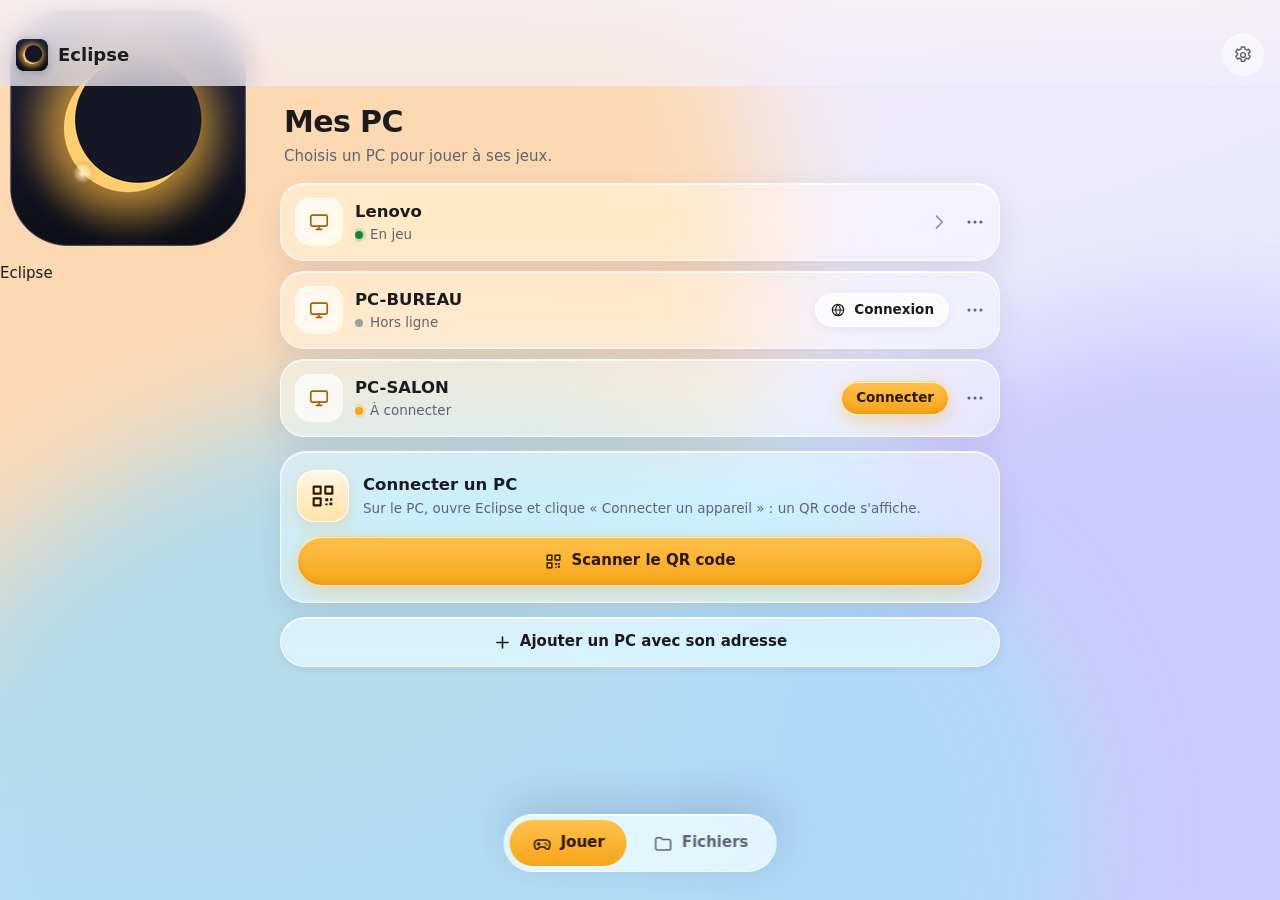
==== commit f22cb0e4: "3.0.0 : animation d'ouverture, fond animé, transitions et optimisations (PC, navigateur, téléphone) " ====
--- a/eclipse/assets/eclipse/index.html
+++ b/eclipse/assets/eclipse/index.html
@@ -6,8 +6,11 @@
 <title>Eclipse</title>
 <link rel="stylesheet" href="files.css">
 <link rel="stylesheet" href="app.css">
+<link rel="stylesheet" href="intro.css">
 </head>
-<body>
+<body class="ec-intro">
+<div id="intro" aria-hidden="true"><div class="ec-logo"><i class="ec-corona"></i><img src="logo.png" alt=""></div><div class="ec-name">Eclipse</div></div>
+
 <div class="backdrop" aria-hidden="true"><i></i><i></i><i></i></div>
 
 <svg width="0" height="0" style="position:absolute" aria-hidden="true">
@@ -250,6 +253,7 @@
   <button class="btn primary pill-sm" id="upd-go" hidden>Mettre à jour</button>
 </div>
 <div class="toast" id="toast" hidden></div>
+<script src="intro.js"></script>
 <script src="files.js"></script>
 <script src="app.js"></script>
 </body>
--- a/eclipse/assets/eclipse/app.css
+++ b/eclipse/assets/eclipse/app.css
@@ -40,7 +40,7 @@
 svg { width: 22px; height: 22px; flex: none; }
 
 /* backdrop the glass sits on */
-.backdrop { position: fixed; inset: 0; z-index: -1; overflow: hidden; background: linear-gradient(160deg, #f7ecf3 0%, #eae9fb 45%, #e3f1fb 100%); }
+.backdrop { position: fixed; top: 0; right: 0; bottom: 0; left: 0; z-index: -1; overflow: hidden; background: linear-gradient(160deg, #f7ecf3 0%, #eae9fb 45%, #e3f1fb 100%); }
 .backdrop i { position: absolute; border-radius: 50%; filter: blur(60px); opacity: .85; }
 .backdrop i:nth-child(1) { width: 90vw; height: 90vw; left: -30vw; top: -25vw; background: #ffd7a8; }
 .backdrop i:nth-child(2) { width: 80vw; height: 80vw; right: -35vw; top: 35vh; background: #c7c3ff; }
@@ -80,7 +80,7 @@
 .title-sm { flex: 1; font-weight: 650; font-size: 17px; white-space: nowrap; overflow: hidden; text-overflow: ellipsis; }
 .mark { width: 32px; height: 32px; border-radius: 22%; background: url(logo.png) center / 109% no-repeat; box-shadow: 0 2px 8px rgba(20, 20, 50, .22); }
 
-.content { position: absolute; inset: 0; overflow-y: auto; -webkit-overflow-scrolling: touch;
+.content { position: absolute; top: 0; right: 0; bottom: 0; left: 0; overflow-y: auto; -webkit-overflow-scrolling: touch;
   padding: calc(var(--st) + 72px) calc(var(--sr) + 16px) calc(var(--sb) + 28px) calc(var(--sl) + 16px); }
 .view { max-width: 720px; margin: 0 auto; display: grid; grid-template-columns: minmax(0, 1fr); gap: 14px; animation: fadein .25s ease-out; }
 .view > * { min-width: 0; }
@@ -110,7 +110,7 @@
 .searching { padding: 26px 20px; display: flex; flex-direction: column; align-items: center; text-align: center; gap: 6px; }
 .radar { position: relative; width: 70px; height: 70px; display: grid; place-items: center; color: var(--accent-text); margin-bottom: 4px; }
 .radar svg { width: 30px; height: 30px; position: relative; z-index: 1; }
-.radar i { position: absolute; inset: 0; border-radius: 50%; border: 2px solid var(--accent); opacity: 0; animation: ping 2.2s ease-out infinite; }
+.radar i { position: absolute; top: 0; right: 0; bottom: 0; left: 0; border-radius: 50%; border: 2px solid var(--accent); opacity: 0; animation: ping 2.2s ease-out infinite; }
 .radar i + i { animation-delay: 1.1s; }
 @keyframes ping { 0% { transform: scale(.4); opacity: .7; } 100% { transform: scale(1.15); opacity: 0; } }
 
@@ -152,7 +152,7 @@
 .game .art { position: relative; aspect-ratio: 3 / 4; border-radius: 20px; overflow: hidden; display: grid; place-items: center;
   background: linear-gradient(160deg, rgba(255, 255, 255, .75), rgba(255, 255, 255, .35)); border: 1px solid var(--rim); box-shadow: var(--shadow);
   color: var(--accent-text); transition: transform .12s; }
-.game .art img { position: absolute; inset: 0; width: 100%; height: 100%; object-fit: cover; }
+.game .art img { position: absolute; top: 0; right: 0; bottom: 0; left: 0; width: 100%; height: 100%; object-fit: cover; }
 .game .art svg { width: 40px; height: 40px; opacity: .8; }
 .game .art .badge { position: absolute; left: 8px; top: 8px; font-size: 11.5px; font-weight: 700; padding: 3px 9px; border-radius: 99px;
   background: var(--accent); color: var(--accent-ink); box-shadow: 0 2px 8px rgba(246, 165, 26, .4); }
@@ -161,10 +161,10 @@
 .games .note { grid-column: 1 / -1; text-align: center; color: var(--muted); padding: 30px 10px; }
 
 /* bottom sheets */
-.sheet { position: fixed; inset: 0; z-index: 20; display: flex; align-items: flex-end; justify-content: center;
+.sheet { position: fixed; top: 0; right: 0; bottom: 0; left: 0; z-index: 20; display: flex; align-items: flex-end; justify-content: center;
   background: rgba(240, 238, 250, .35); -webkit-backdrop-filter: blur(6px); backdrop-filter: blur(6px); animation: fade .18s; }
 @keyframes fade { from { opacity: 0; } }
-.card { width: min(560px, 100%); max-height: 88vh; overflow-y: auto; border-radius: 30px 30px 0 0; border-bottom: 0;
+.card { width: 100%; max-width: 560px; max-height: 88vh; overflow-y: auto; border-radius: 30px 30px 0 0; border-bottom: 0;
   padding: 10px 22px calc(var(--sb) + 22px); background: var(--glass-strong); box-shadow: var(--shadow-pop);
   display: flex; flex-direction: column; gap: 12px; animation: up .26s cubic-bezier(.2, .9, .3, 1); }
 @keyframes up { from { transform: translateY(40px); opacity: .4; } }
@@ -249,7 +249,7 @@
   background: rgba(246, 165, 26, .14); color: var(--accent-text); }
 .switch { position: relative; width: 50px; height: 30px; flex: none; }
 .switch input { position: absolute; opacity: 0; width: 100%; height: 100%; margin: 0; z-index: 1; }
-.switch i { position: absolute; inset: 0; border-radius: 99px; background: rgba(120, 120, 140, .3); transition: background .2s; }
+.switch i { position: absolute; top: 0; right: 0; bottom: 0; left: 0; border-radius: 99px; background: rgba(120, 120, 140, .3); transition: background .2s; }
 .switch i::after { content: ""; position: absolute; left: 3px; top: 3px; width: 24px; height: 24px; border-radius: 50%; background: #fff;
   box-shadow: 0 2px 6px rgba(0, 0, 0, .2); transition: transform .2s; }
 .switch input:checked + i { background: var(--ok); }
